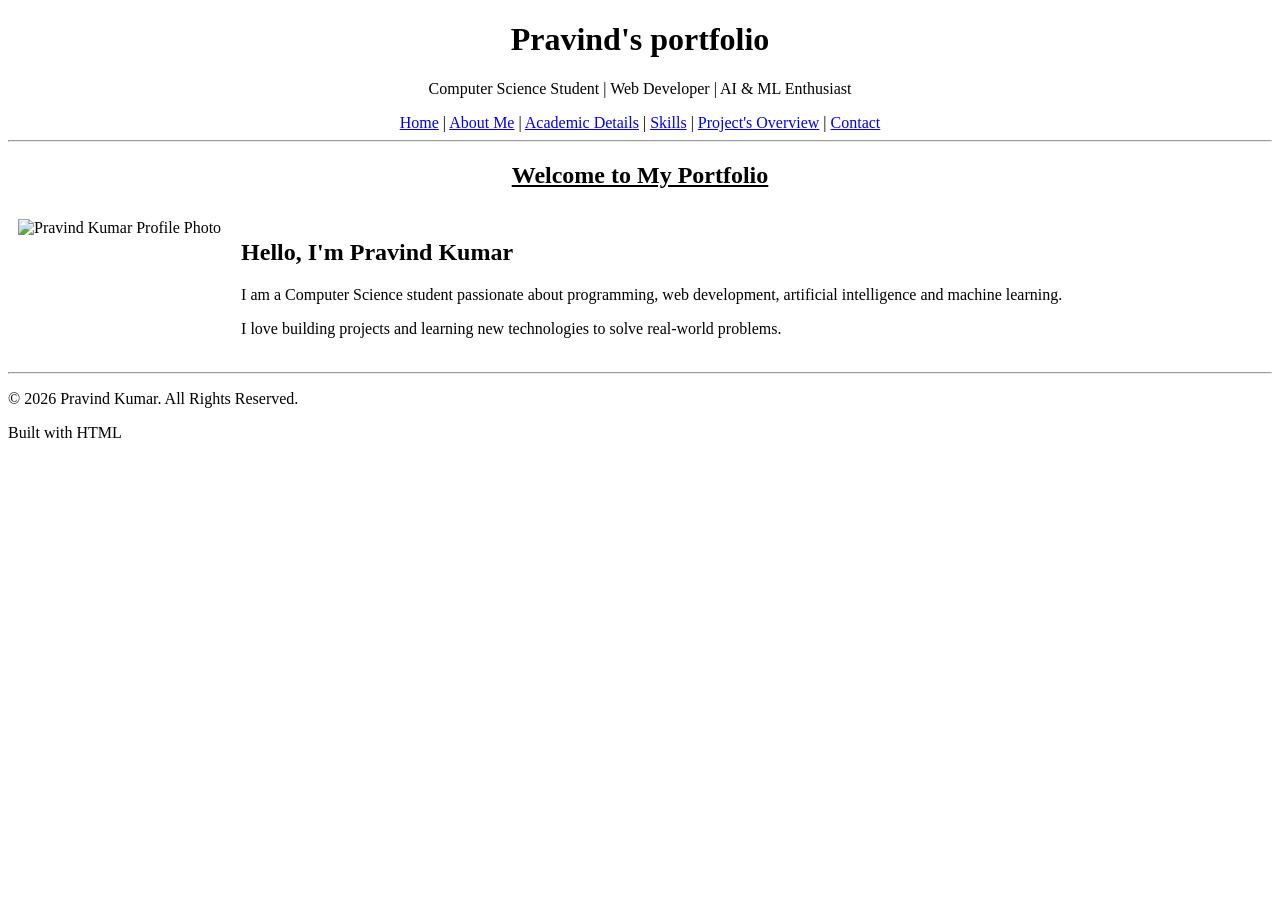
==== index.html @ fb2f7764 "Add files via upload" ====
<!DOCTYPE html>
<html lang="en">

<head>
    <meta charset="UTF-8">

    <meta name="viewport" content="width=device-width, initial-scale=1.0">

    <title>Pravind_Kumar | Portfolio</title>
</head>

<body>

   
    <header>
        <center>

        <h1>Pravind's portfolio</h1>

        <p>
            Computer Science Student |
            Web Developer |
            AI & ML Enthusiast
        </p>

        <nav>
            <a href="#home">Home</a> |
            <a href="about.html">About Me</a> |
            <a href="academic.html">Academic Details</a> |
            <a href="skills.html">Skills</a> |
            <a href="project.html">Project's Overview</a> |
            <a href="contact.html">Contact</a>
            
        </nav>
        </center>
        <hr>

    </header>


    <section id="home">
        <center>
            <u><h2>Welcome to My Portfolio</h2></u> 
        </center>
     
<table border="0" cellpadding="10" cellspacing="0">
    <tr>
       
        <td valign="top">
            <img
                src="D:\Desktop\portfolio\PHOTOS.JPG"
                alt="Pravind Kumar Profile Photo"
                width="200"
                height="250"
            >
        </td>

        
        <td valign="top">
            <h2>Hello, I'm Pravind Kumar</h2>
            <p>
                I am a Computer Science student passionate about
                programming, web development, artificial intelligence
                and machine learning.
            </p>
            <p>
                I love building projects and learning new technologies
                to solve real-world problems.
            </p>
             
        </td>
    </tr>
</table>
        <hr>

    </section>

    <footer>

        <p>
            © 2026 Pravind Kumar. All Rights Reserved.
        </p>

        <p>
            Built with HTML 
        </p>

    </footer>


</body>

</html>
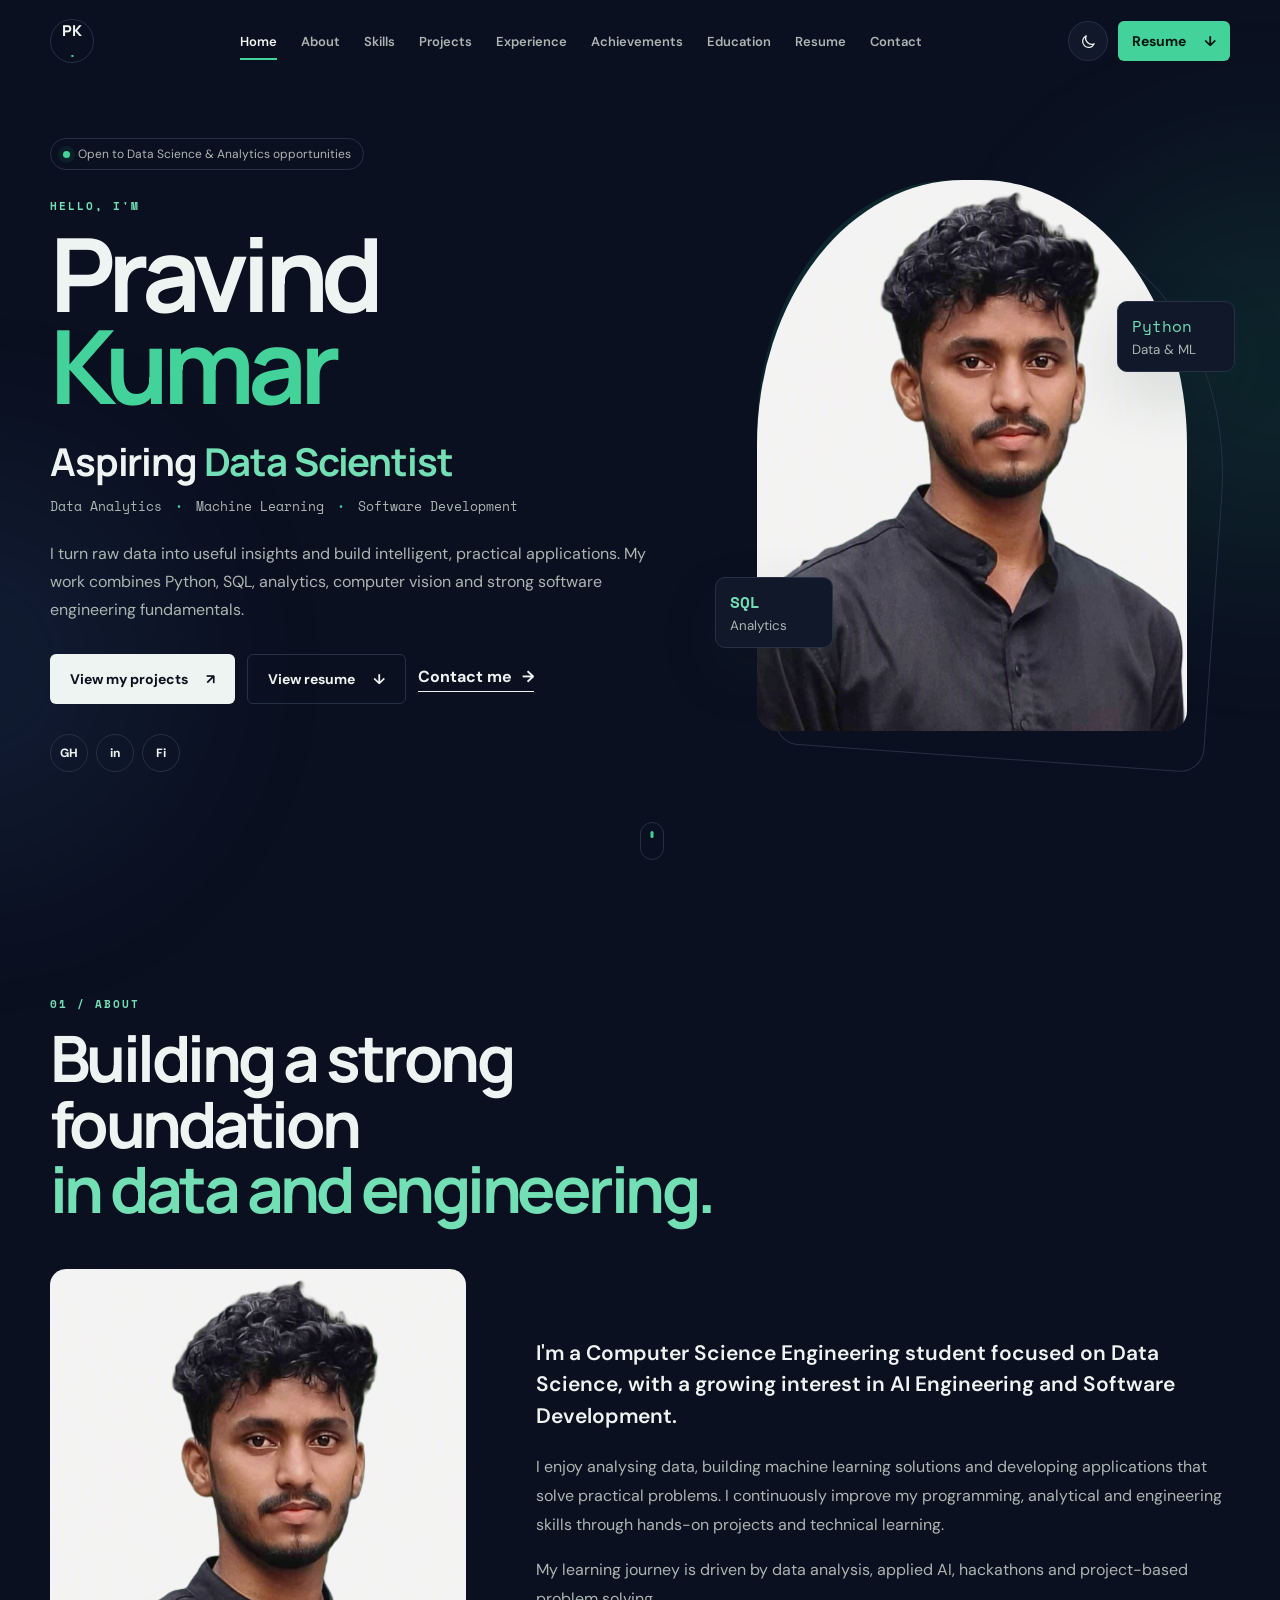
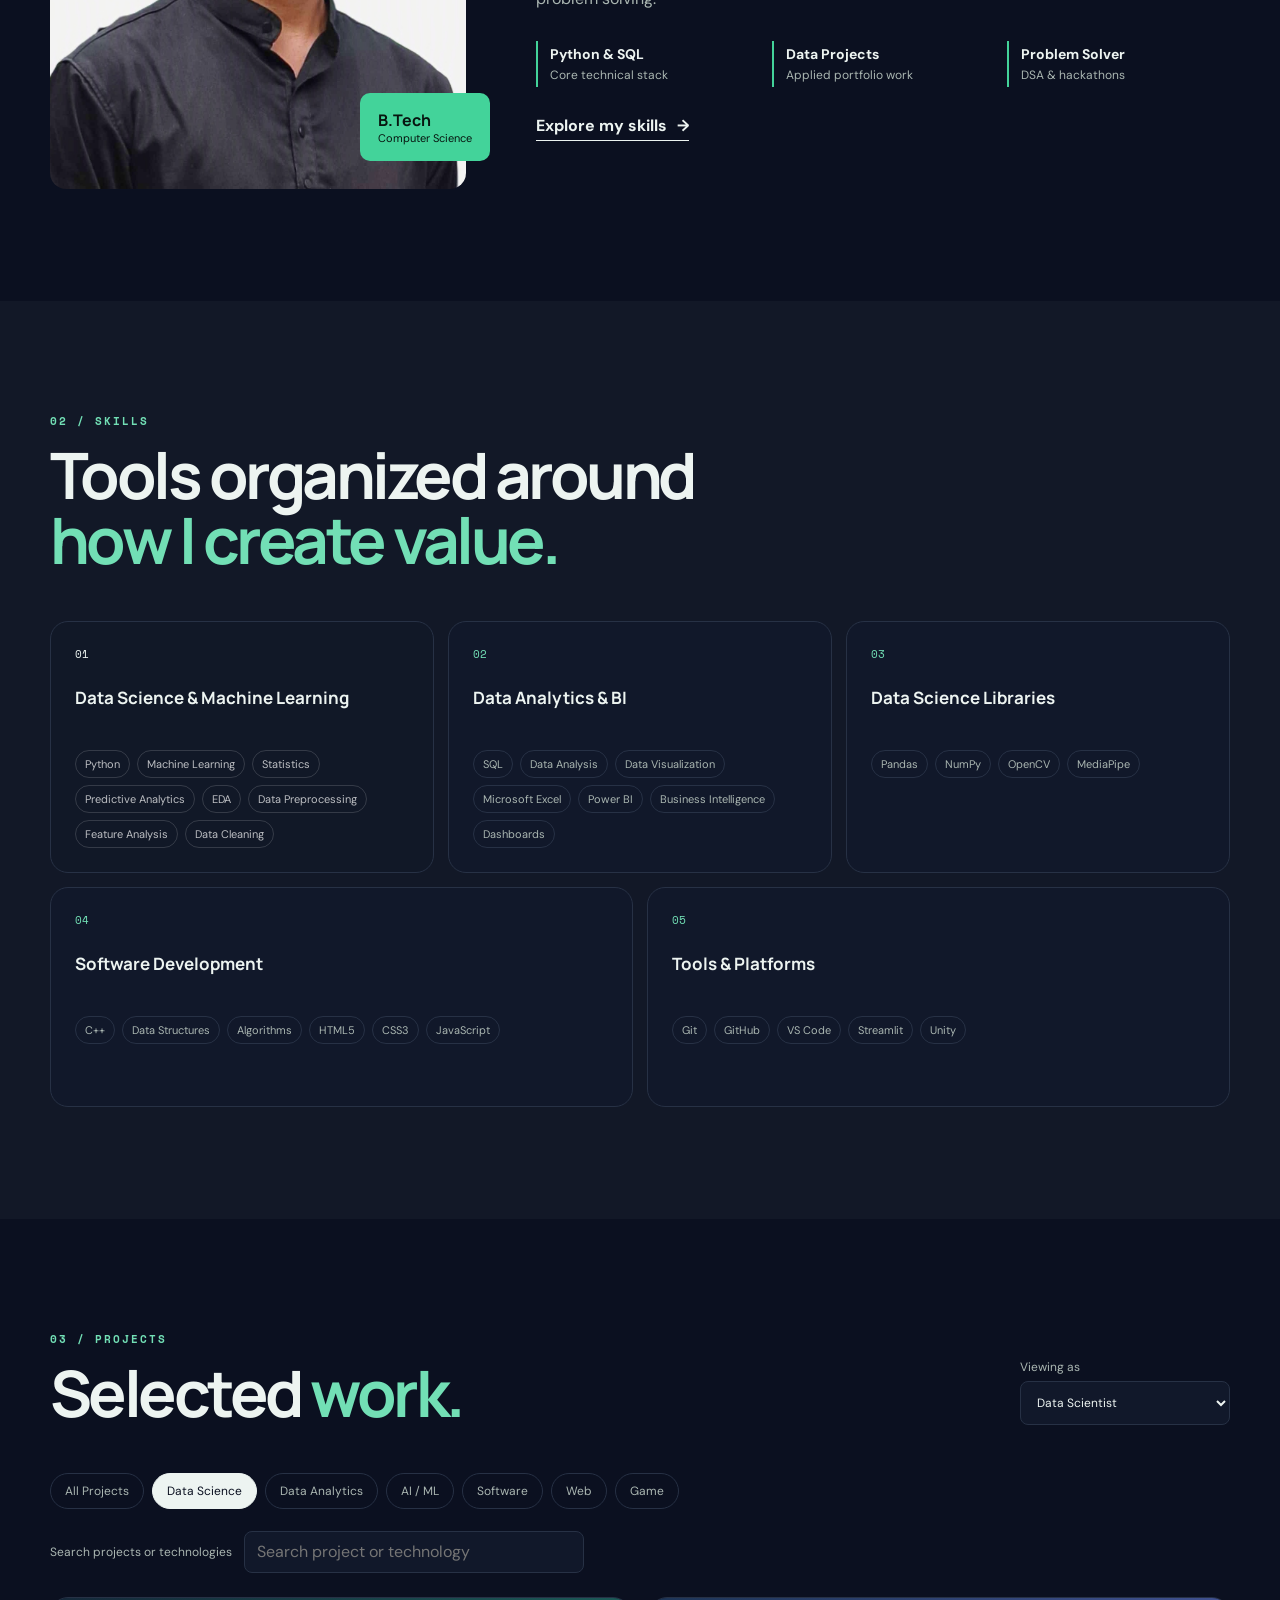
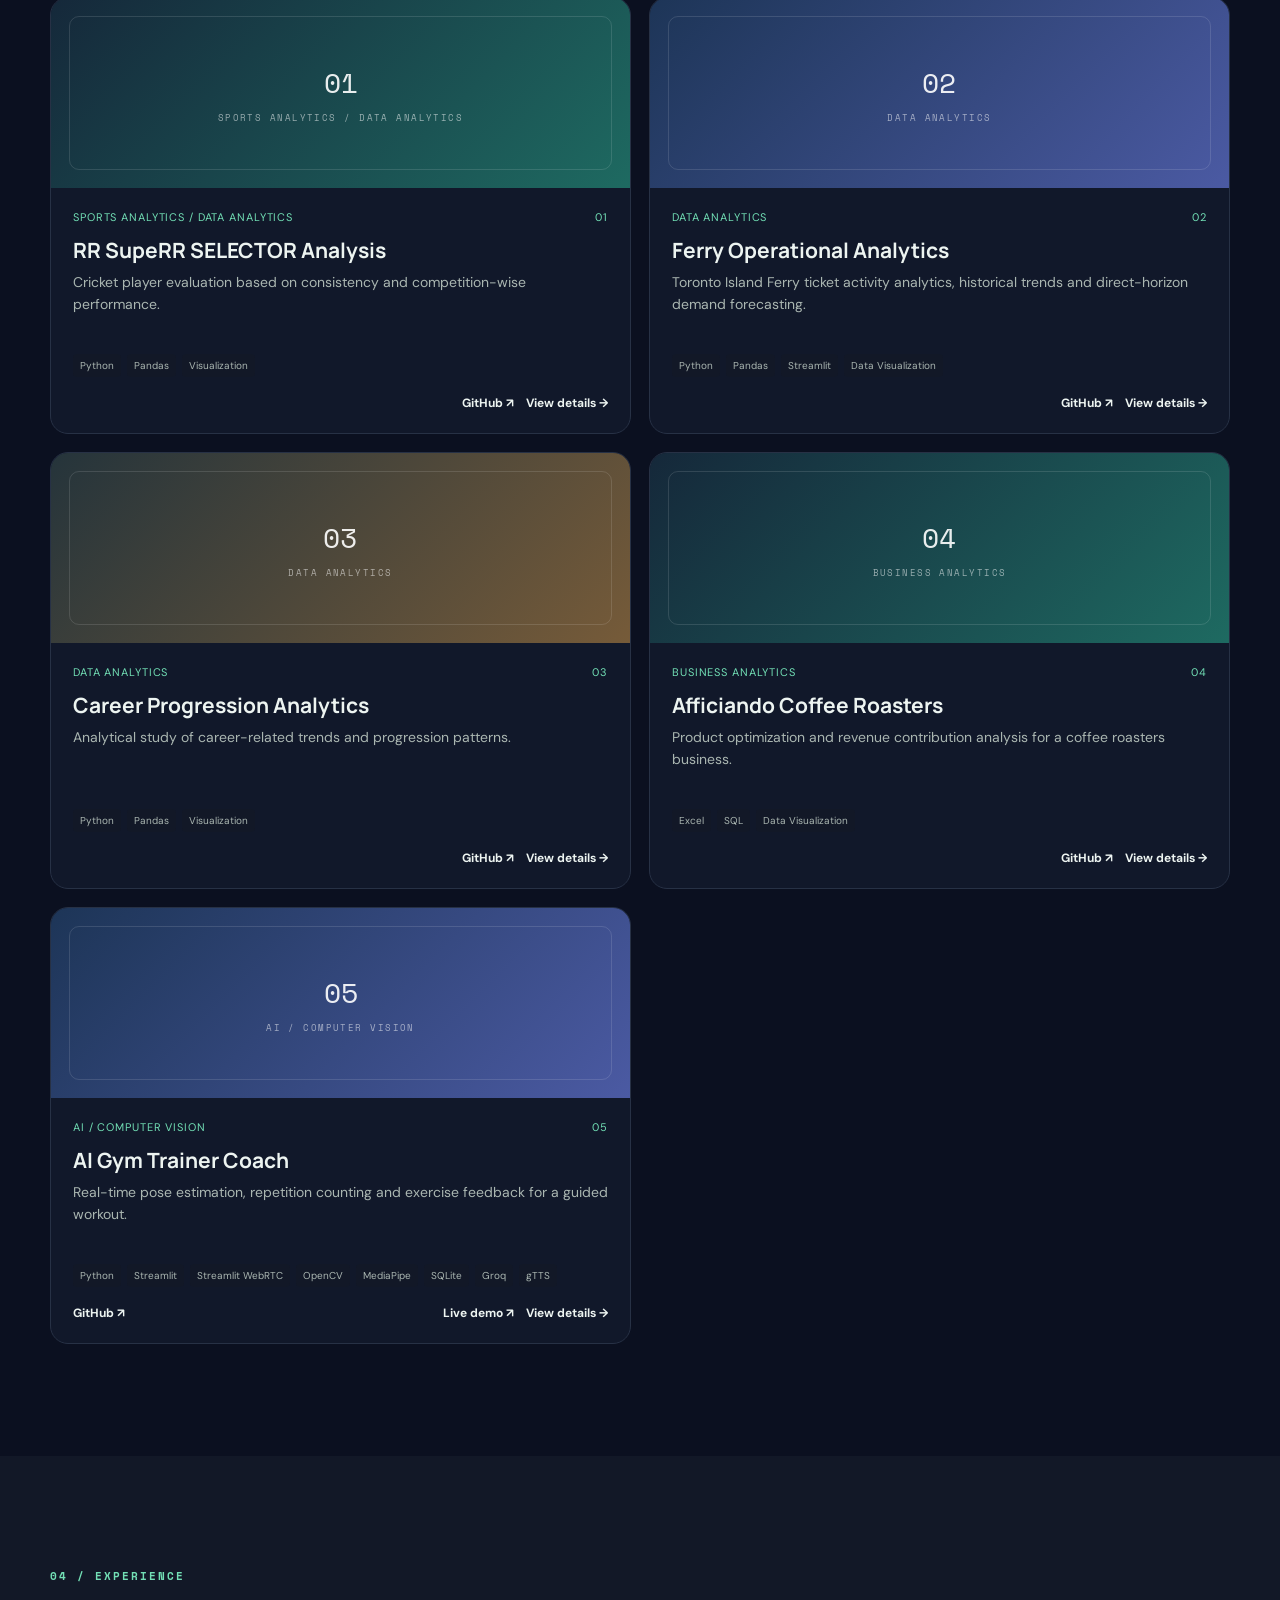
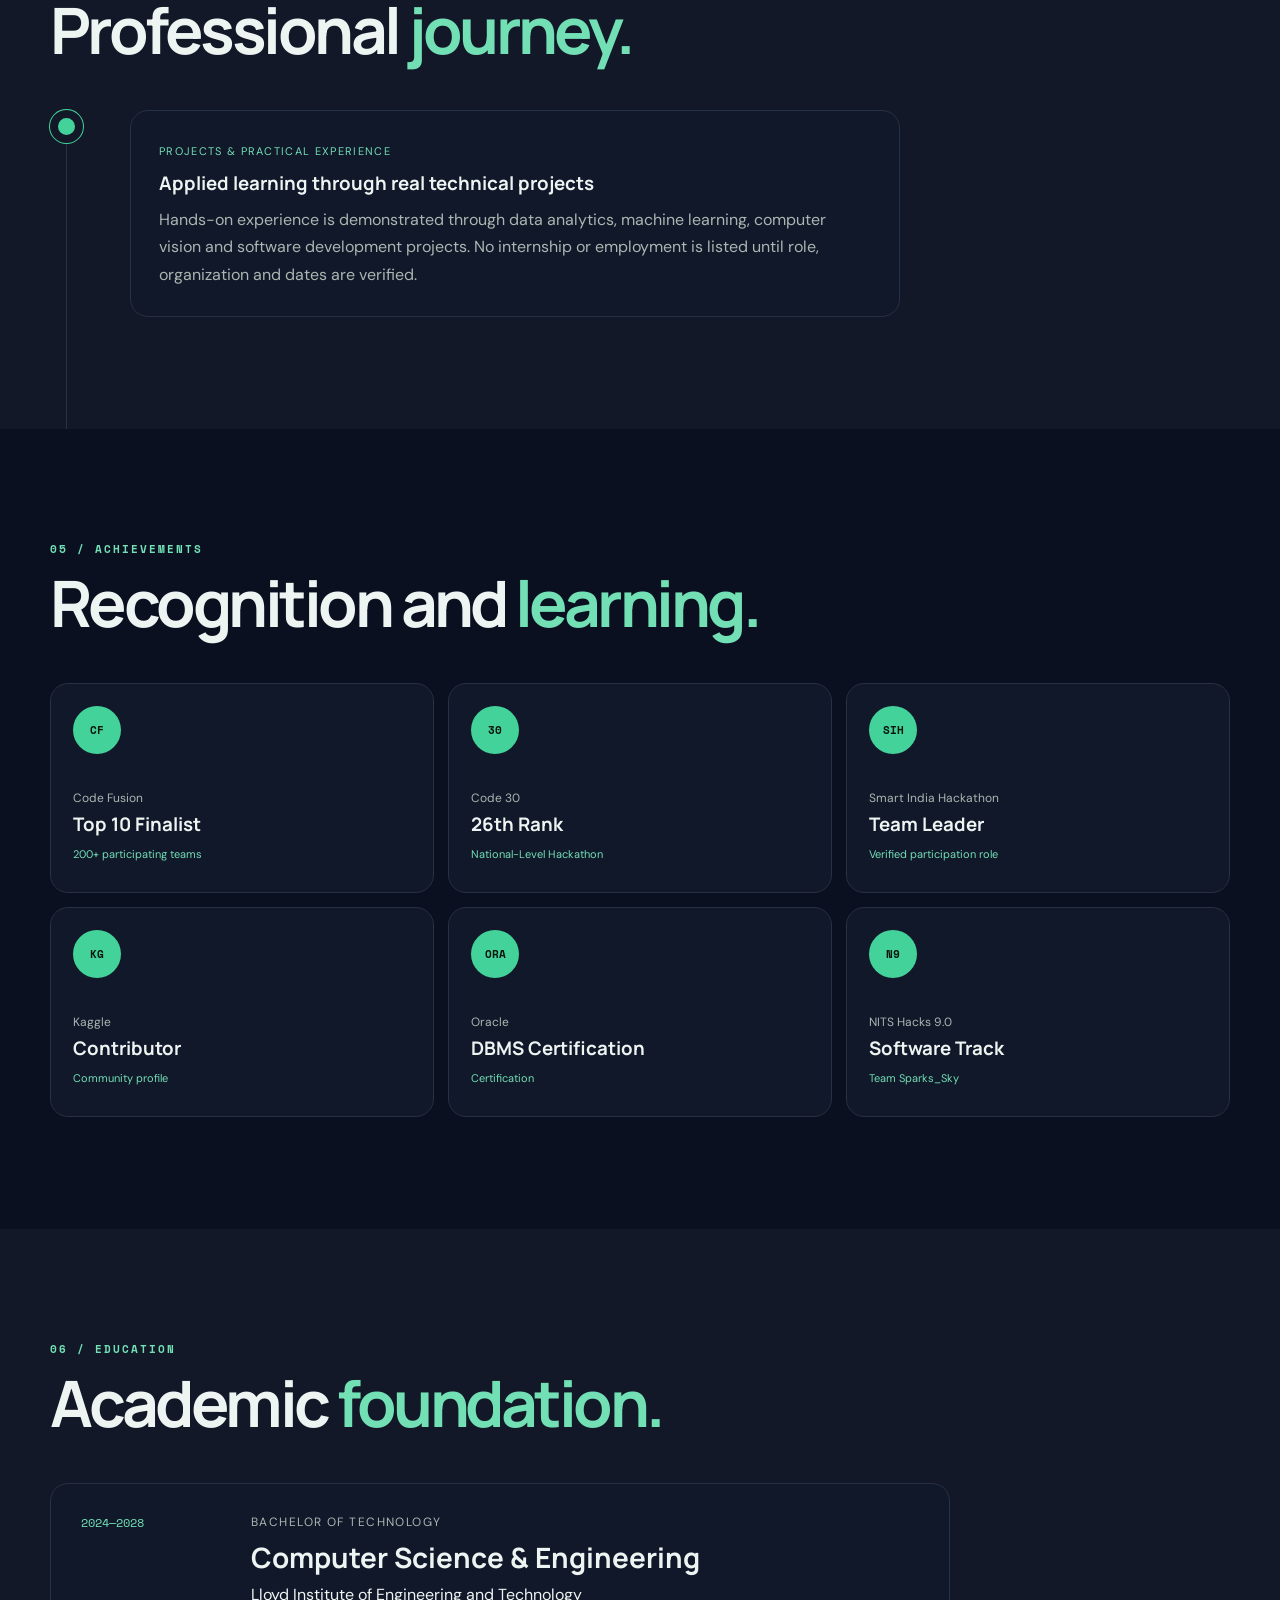
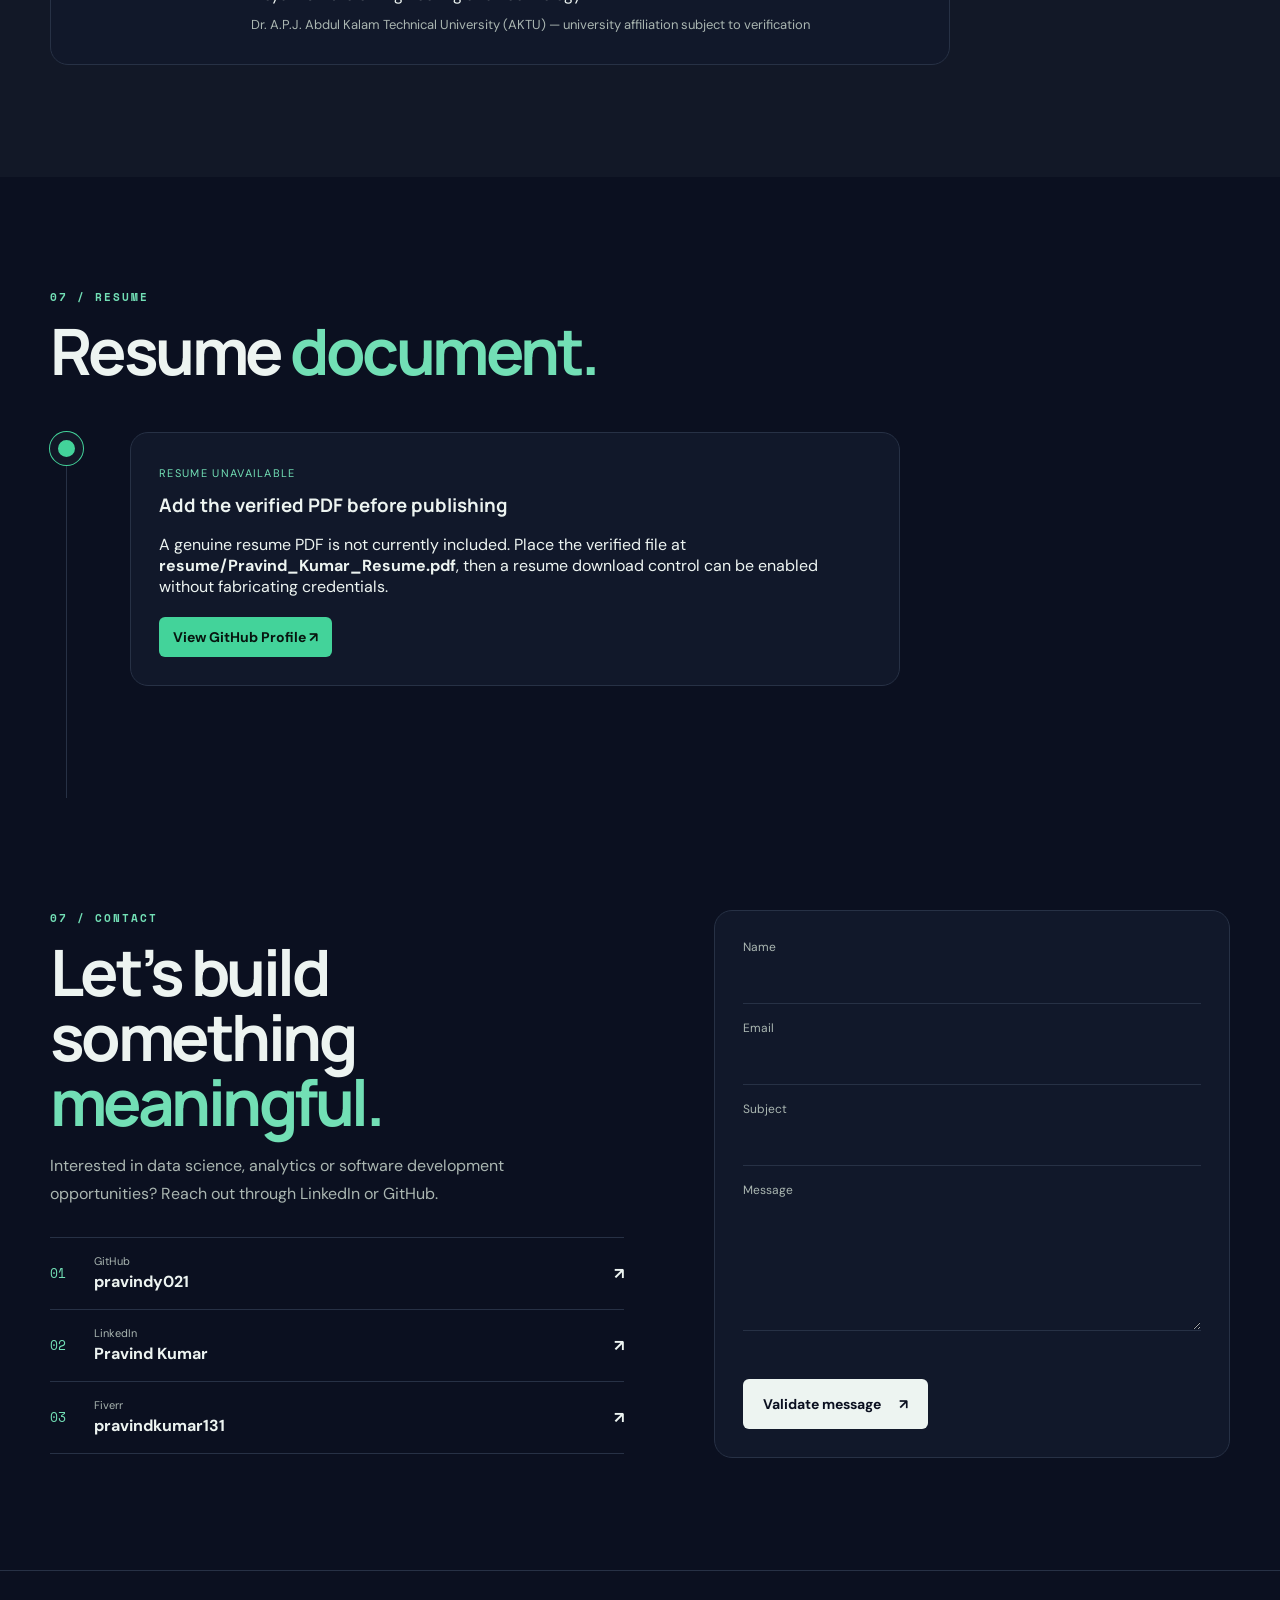
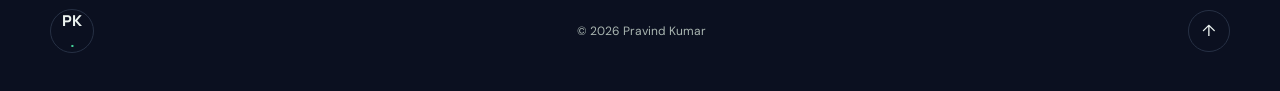
==== commit b1e1e041: "Initial portfolio website" ====
--- a/index.html
+++ b/index.html
@@ -1,96 +1,241 @@
-<!DOCTYPE html>
-<html lang="en">
-
-<head>
-    <meta charset="UTF-8">
-
-    <meta name="viewport" content="width=device-width, initial-scale=1.0">
-
-    <title>Pravind_Kumar | Portfolio</title>
-</head>
-
-<body>
-
-   
-    <header>
-        <center>
-
-        <h1>Pravind's portfolio</h1>
-
-        <p>
-            Computer Science Student |
-            Web Developer |
-            AI & ML Enthusiast
-        </p>
-
-        <nav>
-            <a href="#home">Home</a> |
-            <a href="about.html">About Me</a> |
-            <a href="academic.html">Academic Details</a> |
-            <a href="skills.html">Skills</a> |
-            <a href="project.html">Project's Overview</a> |
-            <a href="contact.html">Contact</a>
-            
-        </nav>
-        </center>
-        <hr>
-
-    </header>
-
-
-    <section id="home">
-        <center>
-            <u><h2>Welcome to My Portfolio</h2></u> 
-        </center>
-     
-<table border="0" cellpadding="10" cellspacing="0">
-    <tr>
-       
-        <td valign="top">
-            <img
-                src="D:\Desktop\portfolio\PHOTOS.JPG"
-                alt="Pravind Kumar Profile Photo"
-                width="200"
-                height="250"
-            >
-        </td>
-
-        
-        <td valign="top">
-            <h2>Hello, I'm Pravind Kumar</h2>
-            <p>
-                I am a Computer Science student passionate about
-                programming, web development, artificial intelligence
-                and machine learning.
-            </p>
-            <p>
-                I love building projects and learning new technologies
-                to solve real-world problems.
-            </p>
-             
-        </td>
-    </tr>
-</table>
-        <hr>
-
-    </section>
-
-    <footer>
-
-        <p>
-            © 2026 Pravind Kumar. All Rights Reserved.
-        </p>
-
-        <p>
-            Built with HTML 
-        </p>
-
-    </footer>
-
-
-</body>
-
-</html>
-
-
-     +<!DOCTYPE html>
+<html lang="en">
+<head>
+  <meta charset="UTF-8">
+  <meta name="viewport" content="width=device-width, initial-scale=1.0">
+  <title>Pravind Kumar | Aspiring Data Scientist &amp; Software Developer</title>
+  <meta name="description" content="Portfolio of Pravind Kumar, an aspiring Data Scientist and Computer Science student specializing in data analytics, machine learning, Python, SQL and software development.">
+  <meta name="theme-color" content="#0b1020">
+  <meta property="og:title" content="Pravind Kumar | Aspiring Data Scientist">
+  <meta property="og:description" content="Explore my data science, analytics, machine learning and software development projects.">
+  <meta property="og:type" content="website">
+  <meta property="og:image" content="assets/images/profile.jpg">
+  <link rel="icon" href="favicon.svg" type="image/svg+xml">
+  <link rel="preconnect" href="https://fonts.googleapis.com">
+  <link rel="preconnect" href="https://fonts.gstatic.com" crossorigin>
+  <link href="https://fonts.googleapis.com/css2?family=DM+Sans:wght@400;500;600;700&amp;family=Manrope:wght@600;700;800&amp;family=Space+Mono:wght@400;700&amp;display=swap" rel="stylesheet">
+  <link rel="stylesheet" href="css/style.css">
+</head>
+<body>
+  <a class="skip-link" href="#main-content">Skip to main content</a>
+  <div class="ambient ambient-one"></div>
+  <div class="ambient ambient-two"></div>
+
+  <header class="site-header" id="top">
+    <nav class="nav container" aria-label="Primary navigation">
+      <a class="brand" href="#home" aria-label="Pravind Kumar home">PK<span>.</span></a>
+      <button class="nav-toggle" type="button" aria-expanded="false" aria-controls="nav-menu" aria-label="Open navigation menu">
+        <span></span><span></span><span></span>
+      </button>
+      <div class="nav-menu" id="nav-menu">
+        <a class="nav-link active" href="#home">Home</a>
+        <a class="nav-link" href="#about">About</a>
+        <a class="nav-link" href="#skills">Skills</a>
+        <a class="nav-link" href="#projects">Projects</a>
+        <a class="nav-link" href="#experience">Experience</a>
+        <a class="nav-link" href="#achievements">Achievements</a>
+        <a class="nav-link" href="#education">Education</a>
+        <a class="nav-link" href="#resume">Resume</a>
+        <a class="nav-link" href="#contact">Contact</a>
+      </div>
+      <div class="nav-actions">
+        <button class="theme-toggle" type="button" aria-label="Switch to dark theme" title="Toggle theme">
+          <svg class="sun-icon" viewBox="0 0 24 24" aria-hidden="true"><circle cx="12" cy="12" r="4"/><path d="M12 2v2M12 20v2M4.93 4.93l1.42 1.42M17.65 17.65l1.42 1.42M2 12h2M20 12h2M4.93 19.07l1.42-1.42M17.65 6.35l1.42-1.42"/></svg>
+          <svg class="moon-icon" viewBox="0 0 24 24" aria-hidden="true"><path d="M20 15.2A8.5 8.5 0 0 1 8.8 4a8.5 8.5 0 1 0 11.2 11.2Z"/></svg>
+        </button>
+        <a class="button button-small resume-link" href="#resume">Resume <span aria-hidden="true">↓</span></a>
+      </div>
+    </nav>
+  </header>
+
+  <main id="main-content">
+    <section class="hero section" id="home">
+      <div class="hero-grid container">
+        <div class="hero-copy reveal">
+          <div class="status-pill"><span></span> Open to Data Science &amp; Analytics opportunities</div>
+          <p class="eyebrow">Hello, I'm</p>
+          <h1>Pravind <span>Kumar</span></h1>
+          <h2>Aspiring <strong>Data Scientist</strong></h2>
+          <p class="hero-lead">Data Analytics <b>·</b> Machine Learning <b>·</b> Software Development</p>
+          <p class="hero-description">I turn raw data into useful insights and build intelligent, practical applications. My work combines Python, SQL, analytics, computer vision and strong software engineering fundamentals.</p>
+          <div class="hero-buttons">
+            <a class="button" href="#projects">View my projects <span aria-hidden="true">↗</span></a>
+            <a class="button button-secondary" href="#resume">View resume <span aria-hidden="true">↓</span></a>
+            <a class="text-link" href="#contact">Contact me <span aria-hidden="true">→</span></a>
+          </div>
+          <div class="social-row" aria-label="Social profiles">
+            <a href="https://github.com/pravindy021" target="_blank" rel="noopener noreferrer" aria-label="GitHub">GH</a>
+            <a href="https://www.linkedin.com/in/pravind-kumar-a56134319/" target="_blank" rel="noopener noreferrer" aria-label="LinkedIn">in</a>
+            <a href="https://www.fiverr.com/pravindkumar131" target="_blank" rel="noopener noreferrer" aria-label="Fiverr">Fi</a>
+          </div>
+        </div>
+        <div class="hero-visual reveal">
+          <div class="profile-shell">
+            <div class="profile-ring"></div>
+            <img src="assets/images/profile.jpg" alt="Pravind Kumar professional portrait" width="520" height="620" fetchpriority="high">
+            <div class="floating-card card-one"><span>Python</span><small>Data &amp; ML</small></div>
+            <div class="floating-card card-two"><strong>SQL</strong><small>Analytics</small></div>
+          </div>
+        </div>
+      </div>
+      <a class="scroll-cue" href="#about" aria-label="Scroll to About section"><span></span></a>
+    </section>
+
+    <section class="section" id="about">
+      <div class="container">
+        <div class="section-heading reveal">
+          <p class="eyebrow">01 / About</p>
+          <h2>Building a strong foundation<br><span>in data and engineering.</span></h2>
+        </div>
+        <div class="about-grid">
+          <div class="about-photo reveal">
+            <img src="assets/images/profile.jpg" alt="Pravind Kumar" loading="lazy" width="480" height="600">
+            <div class="photo-stat"><strong>B.Tech</strong><span>Computer Science</span></div>
+          </div>
+          <div class="about-copy reveal">
+            <p class="lead">I'm a Computer Science Engineering student focused on Data Science, with a growing interest in AI Engineering and Software Development.</p>
+            <p>I enjoy analysing data, building machine learning solutions and developing applications that solve practical problems. I continuously improve my programming, analytical and engineering skills through hands-on projects and technical learning.</p>
+            <p>My learning journey is driven by data analysis, applied AI, hackathons and project-based problem solving.</p>
+            <div class="about-facts">
+              <div><strong>Python &amp; SQL</strong><span>Core technical stack</span></div>
+              <div><strong>Data Projects</strong><span>Applied portfolio work</span></div>
+              <div><strong>Problem Solver</strong><span>DSA &amp; hackathons</span></div>
+            </div>
+            <a class="text-link" href="#skills">Explore my skills <span aria-hidden="true">→</span></a>
+          </div>
+        </div>
+      </div>
+    </section>
+
+    <section class="section section-tinted" id="skills">
+      <div class="container">
+        <div class="section-heading reveal">
+          <p class="eyebrow">02 / Skills</p>
+          <h2>Tools organized around<br><span>how I create value.</span></h2>
+        </div>
+        <div class="skills-grid">
+          <article class="skill-card featured reveal"><div class="skill-number">01</div><h3>Data Science &amp; Machine Learning</h3><div class="tag-cloud"><span>Python</span><span>Machine Learning</span><span>Statistics</span><span>Predictive Analytics</span><span>EDA</span><span>Data Preprocessing</span><span>Feature Analysis</span><span>Data Cleaning</span></div></article>
+          <article class="skill-card reveal"><div class="skill-number">02</div><h3>Data Analytics &amp; BI</h3><div class="tag-cloud"><span>SQL</span><span>Data Analysis</span><span>Data Visualization</span><span>Microsoft Excel</span><span>Power BI</span><span>Business Intelligence</span><span>Dashboards</span></div></article>
+          <article class="skill-card reveal"><div class="skill-number">03</div><h3>Data Science Libraries</h3><div class="tag-cloud"><span>Pandas</span><span>NumPy</span><span>OpenCV</span><span>MediaPipe</span></div></article>
+          <article class="skill-card reveal"><div class="skill-number">04</div><h3>Software Development</h3><div class="tag-cloud"><span>C++</span><span>Data Structures</span><span>Algorithms</span><span>HTML5</span><span>CSS3</span><span>JavaScript</span></div></article>
+          <article class="skill-card reveal"><div class="skill-number">05</div><h3>Tools &amp; Platforms</h3><div class="tag-cloud"><span>Git</span><span>GitHub</span><span>VS Code</span><span>Streamlit</span><span>Unity</span></div></article>
+        </div>
+      </div>
+    </section>
+
+    <section class="section" id="projects">
+      <div class="container">
+        <div class="section-heading projects-heading reveal">
+          <div><p class="eyebrow">03 / Projects</p><h2>Selected <span>work.</span></h2></div>
+          <div class="role-filter" aria-label="Role-based project ordering">
+            <label for="role-select">Viewing as</label>
+            <select id="role-select"><option>Data Scientist</option><option>Data Analyst</option><option>Machine Learning Intern</option><option>Software Developer</option><option>Web Developer</option></select>
+          </div>
+        </div>
+        <div class="project-filters reveal" role="group" aria-label="Filter projects">
+          <button class="filter-button" type="button" data-filter="all">All Projects</button>
+          <button class="filter-button active" type="button" data-filter="data-science">Data Science</button>
+          <button class="filter-button" type="button" data-filter="data-analytics">Data Analytics</button>
+          <button class="filter-button" type="button" data-filter="ai">AI / ML</button>
+          <button class="filter-button" type="button" data-filter="software">Software</button>
+          <button class="filter-button" type="button" data-filter="web">Web</button>
+          <button class="filter-button" type="button" data-filter="game">Game</button>
+        </div>
+        <div class="project-search reveal">
+          <label for="project-search">Search projects or technologies</label>
+          <input id="project-search" type="search" autocomplete="off" placeholder="Search project or technology">
+        </div>
+        <div class="project-grid" id="project-grid"></div>
+      </div>
+    </section>
+
+    <section class="section section-tinted" id="experience">
+      <div class="container">
+        <div class="section-heading reveal"><p class="eyebrow">04 / Experience</p><h2>Professional <span>journey.</span></h2></div>
+        <div class="experience-panel reveal">
+          <div class="timeline-mark"><span></span></div>
+          <div class="experience-content">
+            <p class="experience-status">Projects &amp; Practical Experience</p>
+            <h3>Applied learning through real technical projects</h3>
+            <p>Hands-on experience is demonstrated through data analytics, machine learning, computer vision and software development projects. No internship or employment is listed until role, organization and dates are verified.</p>
+          </div>
+        </div>
+      </div>
+    </section>
+
+    <section class="section" id="achievements">
+      <div class="container">
+        <div class="section-heading reveal"><p class="eyebrow">05 / Achievements</p><h2>Recognition and <span>learning.</span></h2></div>
+        <div class="achievement-grid">
+          <article class="achievement-card reveal"><div class="achievement-icon">CF</div><p>Code Fusion</p><h3>Top 10 Finalist</h3><span>200+ participating teams</span></article>
+          <article class="achievement-card reveal"><div class="achievement-icon">30</div><p>Code 30</p><h3>26th Rank</h3><span>National-Level Hackathon</span></article>
+          <article class="achievement-card reveal"><div class="achievement-icon">SIH</div><p>Smart India Hackathon</p><h3>Team Leader</h3><span>Verified participation role</span></article>
+          <article class="achievement-card reveal"><div class="achievement-icon">KG</div><p>Kaggle</p><h3>Contributor</h3><span>Community profile</span></article>
+          <article class="achievement-card reveal"><div class="achievement-icon">ORA</div><p>Oracle</p><h3>DBMS Certification</h3><span>Certification</span></article>
+          <article class="achievement-card reveal"><div class="achievement-icon">N9</div><p>NITS Hacks 9.0</p><h3>Software Track</h3><span>Team Sparks_Sky</span></article>
+        </div>
+      </div>
+    </section>
+
+    <section class="section section-tinted" id="education">
+      <div class="container">
+        <div class="section-heading reveal"><p class="eyebrow">06 / Education</p><h2>Academic <span>foundation.</span></h2></div>
+        <div class="education-card reveal">
+          <div class="education-year">2024—2028</div>
+          <div><p class="education-type">Bachelor of Technology</p><h3>Computer Science &amp; Engineering</h3><p>Lloyd Institute of Engineering and Technology</p><span>Dr. A.P.J. Abdul Kalam Technical University (AKTU) — university affiliation subject to verification</span></div>
+        </div>
+      </div>
+    </section>
+
+    <section class="section" id="resume">
+      <div class="container">
+        <div class="section-heading reveal"><p class="eyebrow">07 / Resume</p><h2>Resume <span>document.</span></h2></div>
+        <div class="experience-panel reveal">
+          <div class="timeline-mark"><span></span></div>
+          <div class="experience-content">
+            <p class="experience-status">Resume unavailable</p>
+            <h3>Add the verified PDF before publishing</h3>
+            <p>A genuine resume PDF is not currently included. Place the verified file at <strong>resume/Pravind_Kumar_Resume.pdf</strong>, then a resume download control can be enabled without fabricating credentials.</p>
+            <div class="modal-links"><a class="button button-small" href="https://github.com/pravindy021" target="_blank" rel="noopener noreferrer">View GitHub Profile ↗</a></div>
+          </div>
+        </div>
+      </div>
+    </section>
+
+    <section class="section" id="contact">
+      <div class="container">
+        <div class="contact-grid">
+          <div class="contact-copy reveal">
+            <p class="eyebrow">07 / Contact</p>
+            <h2>Let’s build something <span>meaningful.</span></h2>
+            <p>Interested in data science, analytics or software development opportunities? Reach out through LinkedIn or GitHub.</p>
+            <div class="profile-links">
+              <a href="https://github.com/pravindy021" target="_blank" rel="noopener noreferrer"><small>01</small><div><span>GitHub</span><strong>pravindy021</strong></div><b>↗</b></a>
+              <a href="https://www.linkedin.com/in/pravind-kumar-a56134319/" target="_blank" rel="noopener noreferrer"><small>02</small><div><span>LinkedIn</span><strong>Pravind Kumar</strong></div><b>↗</b></a>
+              <a href="https://www.fiverr.com/pravindkumar131" target="_blank" rel="noopener noreferrer"><small>03</small><div><span>Fiverr</span><strong>pravindkumar131</strong></div><b>↗</b></a>
+            </div>
+          </div>
+          <form class="contact-form reveal" id="contact-form" novalidate>
+            <div class="form-row"><label for="name">Name</label><input id="name" name="name" type="text" autocomplete="name" required></div>
+            <div class="form-row"><label for="email">Email</label><input id="email" name="email" type="email" autocomplete="email" required></div>
+            <div class="form-row"><label for="subject">Subject</label><input id="subject" name="subject" type="text" required></div>
+            <div class="form-row"><label for="message">Message</label><textarea id="message" name="message" rows="5" required></textarea></div>
+            <p class="form-status" id="form-status" role="status"></p>
+            <button class="button" type="submit">Validate message <span aria-hidden="true">↗</span></button>
+          </form>
+        </div>
+      </div>
+    </section>
+  </main>
+
+  <footer class="footer">
+    <div class="container footer-inner"><a class="brand" href="#home">PK<span>.</span></a><p>© <span id="year"></span> Pravind Kumar</p><a class="back-top" href="#top" aria-label="Back to top">↑</a></div>
+  </footer>
+
+  <dialog class="project-modal" id="project-modal" aria-labelledby="modal-title">
+    <button class="modal-close" type="button" aria-label="Close project details">×</button>
+    <div id="modal-content"></div>
+  </dialog>
+  <script src="js/script.js"></script>
+</body>
+</html>
--- a/css/style.css
+++ b/css/style.css
@@ -0,0 +1,292 @@
+:root {
+  --bg: #0b1020;
+  --surface: #11182a;
+  --tint: #121827;
+  --ink: #edf4f1;
+  --muted: #aab6b1;
+  --line: #273145;
+  --accent: #43d39a;
+  --accent-dark: #72dfb5;
+  --nav: rgba(11,16,32,.88);
+  --shadow: 0 24px 60px rgba(20,47,38,.12);
+  --radius: 18px;
+}
+[data-theme="light"] {
+  --bg: #f5f7f6;
+  --surface: #ffffff;
+  --tint: #edf1ef;
+  --ink: #111827;
+  --muted: #68736f;
+  --line: #dfe5e2;
+  --accent: #13a875;
+  --accent-dark: #087d58;
+  --nav: rgba(245,247,246,.88);
+  --shadow: 0 24px 60px rgba(0,0,0,.28);
+}
+* { box-sizing: border-box; }
+html { scroll-behavior: smooth; scroll-padding-top: 92px; }
+body { margin: 0; overflow-x: hidden; background: var(--bg); color: var(--ink); font-family: "DM Sans", sans-serif; transition: background .25s, color .25s; }
+img { max-width: 100%; display: block; }
+a { color: inherit; text-decoration: none; }
+button, input, textarea, select { font: inherit; }
+.container { width: min(1180px, calc(100% - 48px)); margin-inline: auto; }
+.section { position: relative; padding: 112px 0; }
+.section-tinted { background: var(--tint); }
+.skip-link { position: fixed; left: 16px; top: -50px; z-index: 1000; background: var(--ink); color: var(--bg); padding: 12px 16px; }
+.skip-link:focus { top: 12px; }
+.ambient { position: fixed; z-index: -1; width: 380px; height: 380px; border-radius: 50%; filter: blur(100px); opacity: .12; pointer-events: none; }
+.ambient-one { background: #29c78a; right: -180px; top: 20%; }
+.ambient-two { background: #3e78c6; left: -220px; bottom: 5%; }
+
+.site-header { position: fixed; inset: 0 0 auto; z-index: 100; border-bottom: 1px solid transparent; transition: .25s; }
+.site-header.scrolled { background: var(--nav); backdrop-filter: blur(16px); border-color: var(--line); }
+.nav { height: 82px; display: flex; align-items: center; gap: 28px; }
+.brand { width: 44px; height: 44px; display: grid; place-items: center; border: 1px solid var(--line); border-radius: 50%; font-family: "Manrope", sans-serif; font-weight: 800; font-size: 15px; flex: 0 0 auto; }
+.brand span { color: var(--accent); }
+.nav-menu { display: flex; align-items: center; gap: 24px; margin: 0 auto; }
+.nav-link { position: relative; color: var(--muted); font-size: 13px; font-weight: 600; }
+.nav-link::after { content: ""; position: absolute; left: 0; right: 100%; bottom: -10px; height: 2px; background: var(--accent); transition: .25s; }
+.nav-link:hover, .nav-link.active { color: var(--ink); }
+.nav-link.active::after { right: 0; }
+.nav-actions { display: flex; align-items: center; gap: 10px; }
+.nav-toggle { display: none; }
+.theme-toggle { width: 40px; height: 40px; border: 1px solid var(--line); border-radius: 50%; background: var(--surface); color: var(--ink); display: grid; place-items: center; cursor: pointer; }
+.theme-toggle svg { width: 17px; fill: none; stroke: currentColor; stroke-width: 1.8; stroke-linecap: round; stroke-linejoin: round; }
+.moon-icon { display: none; }
+[data-theme="dark"] .sun-icon { display: none; }
+[data-theme="dark"] .moon-icon { display: block; }
+.button { min-height: 50px; display: inline-flex; align-items: center; justify-content: center; gap: 18px; border: 0; border-radius: 6px; background: var(--ink); color: var(--bg); padding: 14px 20px; font-weight: 700; font-size: 14px; cursor: pointer; transition: .22s; }
+.button:hover { transform: translateY(-3px); box-shadow: 0 12px 30px rgba(0,0,0,.12); }
+.button-small { min-height: 40px; padding: 9px 14px; background: var(--accent); color: #07150f; }
+.button-secondary { background: transparent; color: var(--ink); border: 1px solid var(--line); }
+.text-link { display: inline-flex; align-items: center; gap: 10px; font-weight: 700; border-bottom: 1px solid var(--ink); padding-bottom: 4px; }
+
+.hero { min-height: 720px; padding-top: 138px; display: flex; align-items: center; overflow: hidden; }
+.hero-grid { display: grid; grid-template-columns: 1.08fr .92fr; align-items: center; gap: 60px; }
+.status-pill { width: fit-content; display: flex; align-items: center; gap: 8px; border: 1px solid var(--line); border-radius: 999px; padding: 7px 12px; color: var(--muted); font-size: 12px; margin-bottom: 28px; }
+.status-pill span { width: 7px; height: 7px; border-radius: 50%; background: var(--accent); box-shadow: 0 0 0 5px rgba(19,168,117,.1); }
+.eyebrow { margin: 0 0 13px; color: var(--accent-dark); text-transform: uppercase; letter-spacing: .18em; font-family: "Space Mono", monospace; font-size: 11px; font-weight: 700; }
+.hero h1 { margin: 0; font-family: "Manrope", sans-serif; font-size: clamp(64px, 8vw, 104px); line-height: .9; letter-spacing: -.065em; }
+.hero h1 span { color: var(--accent); }
+.hero h2 { margin: 24px 0 8px; font-family: "Manrope", sans-serif; font-size: clamp(26px, 3vw, 42px); letter-spacing: -.03em; }
+.hero h2 strong { color: var(--accent-dark); }
+.hero-lead { margin: 0; color: var(--muted); font-family: "Space Mono", monospace; font-size: 13px; }
+.hero-lead b { color: var(--accent); margin: 0 5px; }
+.hero-description { max-width: 650px; margin: 24px 0 30px; color: var(--muted); line-height: 1.75; }
+.hero-buttons { display: flex; align-items: center; gap: 12px; flex-wrap: wrap; }
+.social-row { display: flex; gap: 8px; margin-top: 30px; }
+.social-row a { width: 38px; height: 38px; display: grid; place-items: center; border: 1px solid var(--line); border-radius: 50%; font-size: 12px; font-weight: 800; transition: .2s; }
+.social-row a:hover { border-color: var(--accent); color: var(--accent); }
+.hero-visual { display: grid; place-items: center; }
+.profile-shell { position: relative; width: min(430px, 38vw); aspect-ratio: .78; }
+.profile-ring { position: absolute; inset: 8% -8% -5% 8%; border: 1px solid var(--line); border-radius: 48% 48% 24px 24px; transform: rotate(4deg); }
+.profile-shell::before { content: ""; position: absolute; inset: 0 5% 5% 0; border-radius: 48% 48% 20px 20px; background: linear-gradient(145deg, rgba(19,168,117,.18), transparent); }
+.profile-shell img { position: absolute; inset: 0; width: 100%; height: 100%; object-fit: cover; object-position: center 22%; border-radius: 48% 48% 20px 20px; filter: saturate(.88); }
+.floating-card { position: absolute; z-index: 3; min-width: 118px; padding: 12px 14px; border: 1px solid var(--line); border-radius: 10px; background: var(--surface); box-shadow: var(--shadow); }
+.floating-card span, .floating-card strong { display: block; color: var(--accent-dark); font-family: "Space Mono", monospace; }
+.floating-card small { color: var(--muted); }
+.card-one { right: -48px; top: 22%; }
+.card-two { left: -42px; bottom: 15%; }
+.scroll-cue { position: absolute; left: 50%; bottom: 24px; width: 24px; height: 38px; border: 1px solid var(--line); border-radius: 20px; }
+.scroll-cue span { position: absolute; left: 50%; top: 8px; width: 3px; height: 7px; border-radius: 2px; background: var(--accent); transform: translateX(-50%); animation: scrollCue 1.8s infinite; }
+@keyframes scrollCue { 0% { opacity: 0; transform: translate(-50%, 0); } 30% { opacity: 1; } 100% { opacity: 0; transform: translate(-50%, 14px); } }
+
+.section-heading { margin-bottom: 48px; }
+.section-heading h2 { margin: 0; max-width: 760px; font-family: "Manrope", sans-serif; font-size: clamp(40px, 5vw, 68px); line-height: 1.02; letter-spacing: -.055em; }
+.section-heading h2 span { color: var(--accent-dark); }
+.about-grid { display: grid; grid-template-columns: .75fr 1.25fr; gap: 70px; align-items: center; }
+.about-photo { position: relative; }
+.about-photo img { width: 100%; max-height: 520px; object-fit: cover; object-position: center 20%; border-radius: 16px; filter: grayscale(.15); }
+.photo-stat { position: absolute; right: -24px; bottom: 28px; display: flex; flex-direction: column; background: var(--accent); color: #07150f; padding: 16px 18px; border-radius: 10px; }
+.photo-stat strong { font-family: "Manrope", sans-serif; }
+.photo-stat span { font-size: 11px; }
+.about-copy .lead { color: var(--ink); font-size: 21px; line-height: 1.5; font-weight: 600; }
+.about-copy > p:not(.lead) { color: var(--muted); line-height: 1.8; }
+.about-facts { display: grid; grid-template-columns: repeat(3, 1fr); gap: 12px; margin: 28px 0; }
+.about-facts div { border-left: 2px solid var(--accent); padding: 4px 12px; display: flex; flex-direction: column; }
+.about-facts strong { font-size: 14px; }
+.about-facts span { color: var(--muted); font-size: 12px; margin-top: 4px; }
+
+.skills-grid { display: grid; grid-template-columns: repeat(6, 1fr); gap: 14px; }
+.skill-card { grid-column: span 2; min-height: 220px; background: var(--surface); border: 1px solid var(--line); border-radius: var(--radius); padding: 24px; transition: .25s; }
+.skill-card:nth-last-child(2), .skill-card:last-child { grid-column: span 3; }
+.skill-card.featured { background: #111827; color: #edf4f1; border-color: #273145; }
+.skill-card.featured .skill-number, .skill-card.featured h3 { color: #edf4f1; }
+.skill-card:hover { transform: translateY(-5px); border-color: var(--accent); }
+.skill-number { color: var(--accent-dark); font-family: "Space Mono", monospace; font-size: 11px; }
+.skill-card h3 { min-height: 46px; margin: 24px 0 18px; font-family: "Manrope", sans-serif; font-size: 17px; }
+.tag-cloud { display: flex; flex-wrap: wrap; gap: 7px; }
+.tag-cloud span { border: 1px solid var(--line); border-radius: 999px; padding: 6px 9px; color: var(--muted); font-size: 11px; }
+.skill-card.featured .tag-cloud span { border-color: rgba(255,255,255,.15); color: rgba(255,255,255,.72); }
+
+.projects-heading { display: flex; align-items: end; justify-content: space-between; }
+.role-filter { display: flex; flex-direction: column; gap: 6px; color: var(--muted); font-size: 12px; }
+.role-filter select { min-width: 210px; height: 44px; border: 1px solid var(--line); border-radius: 8px; background: var(--surface); color: var(--ink); padding: 0 12px; }
+.project-filters { display: flex; gap: 8px; overflow-x: auto; padding-bottom: 8px; margin-bottom: 24px; scrollbar-width: thin; }
+.project-search { display: flex; align-items: center; gap: 12px; margin: -10px 0 24px; }
+.project-search label { color: var(--muted); font-size: 12px; }
+.project-search input { width: min(340px, 100%); height: 42px; border: 1px solid var(--line); border-radius: 8px; background: var(--surface); color: var(--ink); padding: 0 12px; }
+.filter-button { white-space: nowrap; border: 1px solid var(--line); border-radius: 999px; background: transparent; color: var(--muted); padding: 9px 14px; cursor: pointer; font-size: 12px; }
+.filter-button.active { background: var(--ink); color: var(--bg); border-color: var(--ink); }
+.project-grid { display: grid; grid-template-columns: repeat(2, 1fr); gap: 18px; }
+.project-card { min-width: 0; border: 1px solid var(--line); border-radius: var(--radius); background: var(--surface); overflow: hidden; transition: .25s; }
+.project-card:hover { transform: translateY(-5px); box-shadow: var(--shadow); }
+.project-card.hidden { display: none; }
+.project-cover { position: relative; height: 190px; display: grid; place-items: center; overflow: hidden; background: linear-gradient(135deg, #15283a, #1e6a61); }
+.project-card:nth-child(3n+2) .project-cover { background: linear-gradient(135deg, #1d3557, #4b5aa3); }
+.project-card:nth-child(3n+3) .project-cover { background: linear-gradient(135deg, #25343b, #765b39); }
+.project-cover::after { content: ""; position: absolute; inset: 18px; border: 1px solid rgba(255,255,255,.12); border-radius: 10px; }
+.project-cover-code { color: rgba(255,255,255,.9); font-family: "Space Mono", monospace; font-size: clamp(16px, 3vw, 28px); text-align: center; }
+.project-cover-code small { display: block; margin-top: 8px; color: rgba(255,255,255,.55); font-size: 9px; letter-spacing: .16em; text-transform: uppercase; }
+.project-body { padding: 22px; }
+.project-meta { display: flex; justify-content: space-between; gap: 12px; color: var(--accent-dark); font-size: 11px; text-transform: uppercase; letter-spacing: .08em; }
+.project-body h3 { margin: 12px 0 8px; font-family: "Manrope", sans-serif; font-size: 21px; }
+.project-body > p { min-height: 66px; margin: 0 0 16px; color: var(--muted); line-height: 1.55; font-size: 14px; }
+.badge-row { display: flex; flex-wrap: wrap; gap: 6px; margin-bottom: 18px; }
+.badge-row span { background: var(--tint); border-radius: 4px; padding: 5px 7px; color: var(--muted); font-size: 10px; }
+.project-actions { display: flex; align-items: center; gap: 12px; }
+.project-actions a, .details-button { border: 0; background: transparent; color: var(--ink); padding: 0; font-size: 12px; font-weight: 700; cursor: pointer; }
+.project-actions a:last-of-type { margin-left: auto; }
+
+.experience-panel { display: grid; grid-template-columns: 80px 1fr; max-width: 850px; }
+.timeline-mark { position: relative; }
+.timeline-mark::after { content: ""; position: absolute; left: 16px; top: 18px; bottom: -112px; width: 1px; background: var(--line); }
+.timeline-mark span { position: relative; z-index: 2; display: block; width: 33px; height: 33px; border: 8px solid var(--tint); border-radius: 50%; background: var(--accent); box-shadow: 0 0 0 1px var(--accent); }
+.experience-content { border: 1px solid var(--line); border-radius: var(--radius); background: var(--surface); padding: 28px; }
+.experience-status { display: inline-block; margin: 0 0 12px; color: var(--accent-dark); font-size: 11px; text-transform: uppercase; letter-spacing: .12em; }
+.experience-content h3 { margin: 0 0 10px; font-family: "Manrope", sans-serif; }
+.experience-content > p:last-child { margin: 0; color: var(--muted); line-height: 1.7; }
+
+.achievement-grid { display: grid; grid-template-columns: repeat(3, 1fr); gap: 14px; }
+.achievement-card { min-height: 210px; border: 1px solid var(--line); border-radius: var(--radius); background: var(--surface); padding: 22px; transition: .25s; }
+.achievement-card:hover { border-color: var(--accent); transform: translateY(-4px); }
+.achievement-icon { width: 48px; height: 48px; display: grid; place-items: center; margin-bottom: 36px; border-radius: 50%; background: var(--accent); color: #07150f; font-family: "Space Mono", monospace; font-size: 11px; font-weight: 700; }
+.achievement-card p { margin: 0 0 5px; color: var(--muted); font-size: 12px; }
+.achievement-card h3 { margin: 0 0 5px; font-family: "Manrope", sans-serif; }
+.achievement-card span { color: var(--accent-dark); font-size: 11px; }
+
+.education-card { display: grid; grid-template-columns: 170px 1fr; max-width: 900px; border: 1px solid var(--line); border-radius: var(--radius); background: var(--surface); padding: 30px; }
+.education-year { color: var(--accent-dark); font-family: "Space Mono", monospace; font-size: 12px; }
+.education-type { margin: 0 0 6px; color: var(--muted); font-size: 12px; text-transform: uppercase; letter-spacing: .12em; }
+.education-card h3 { margin: 0 0 8px; font-family: "Manrope", sans-serif; font-size: 28px; }
+.education-card p { margin: 0 0 8px; }
+.education-card span { color: var(--muted); font-size: 13px; }
+
+.contact-grid { display: grid; grid-template-columns: 1fr .9fr; gap: 90px; align-items: start; }
+.contact-copy h2 { margin: 0 0 18px; font-family: "Manrope", sans-serif; font-size: clamp(42px, 5vw, 66px); line-height: 1.02; letter-spacing: -.055em; }
+.contact-copy h2 span { color: var(--accent-dark); }
+.contact-copy > p:not(.eyebrow) { max-width: 520px; color: var(--muted); line-height: 1.7; }
+.profile-links { margin-top: 30px; border-top: 1px solid var(--line); }
+.profile-links a { display: grid; grid-template-columns: 44px 1fr 30px; align-items: center; min-height: 72px; border-bottom: 1px solid var(--line); }
+.profile-links small { color: var(--accent-dark); font-family: "Space Mono", monospace; }
+.profile-links div { display: flex; flex-direction: column; }
+.profile-links div span { color: var(--muted); font-size: 11px; }
+.profile-links div strong { margin-top: 3px; }
+.profile-links b { text-align: right; }
+.contact-form { border: 1px solid var(--line); border-radius: var(--radius); background: var(--surface); padding: 28px; }
+.form-row { display: flex; flex-direction: column; margin-bottom: 16px; }
+.form-row label { margin-bottom: 7px; color: var(--muted); font-size: 12px; }
+.form-row input, .form-row textarea { width: 100%; border: 0; border-bottom: 1px solid var(--line); background: transparent; color: var(--ink); padding: 10px 2px; outline: none; resize: vertical; }
+.form-row input:focus, .form-row textarea:focus { border-color: var(--accent); }
+.form-row input.invalid, .form-row textarea.invalid { border-color: #dc5757; }
+.form-status { min-height: 20px; color: var(--accent-dark); font-size: 12px; }
+
+.footer { border-top: 1px solid var(--line); }
+.footer-inner { height: 120px; display: flex; align-items: center; justify-content: space-between; }
+.footer p { color: var(--muted); font-size: 12px; }
+.back-top { width: 42px; height: 42px; display: grid; place-items: center; border: 1px solid var(--line); border-radius: 50%; }
+.project-modal { width: min(760px, calc(100% - 32px)); max-height: 84vh; border: 1px solid var(--line); border-radius: var(--radius); background: var(--surface); color: var(--ink); padding: 32px; box-shadow: 0 30px 100px rgba(0,0,0,.32); }
+.project-modal::backdrop { background: rgba(5,10,18,.72); backdrop-filter: blur(6px); }
+.modal-close { position: sticky; z-index: 3; float: right; width: 38px; height: 38px; border: 1px solid var(--line); border-radius: 50%; background: var(--surface); color: var(--ink); cursor: pointer; font-size: 20px; }
+.modal-category { color: var(--accent-dark); text-transform: uppercase; letter-spacing: .12em; font-size: 11px; }
+.project-modal h2 { margin: 8px 48px 12px 0; font-family: "Manrope", sans-serif; font-size: 34px; }
+.modal-summary { color: var(--muted); line-height: 1.7; }
+.modal-grid { display: grid; grid-template-columns: repeat(2, 1fr); gap: 12px; margin-top: 24px; }
+.modal-grid div { border: 1px solid var(--line); border-radius: 10px; padding: 16px; }
+.modal-grid h3 { margin: 0 0 7px; font-size: 13px; }
+.modal-grid p { margin: 0; color: var(--muted); line-height: 1.55; font-size: 12px; }
+.modal-links { display: flex; gap: 10px; margin-top: 20px; }
+
+.reveal { opacity: 0; transform: translateY(18px); transition: opacity .65s ease, transform .65s ease; }
+.reveal.visible { opacity: 1; transform: none; }
+@media (prefers-reduced-motion: reduce) {
+  html { scroll-behavior: auto; }
+  *, *::before, *::after { animation-duration: .01ms !important; animation-iteration-count: 1 !important; transition-duration: .01ms !important; }
+  .reveal { opacity: 1; transform: none; }
+}
+@media (max-width: 1050px) {
+  .nav-menu { gap: 14px; }
+  .nav-link { font-size: 12px; }
+  .hero-grid { grid-template-columns: 1fr .75fr; }
+  .profile-shell { width: min(350px, 34vw); }
+  .contact-grid { gap: 40px; }
+}
+@media (max-width: 860px) {
+  .container { width: min(100% - 32px, 720px); }
+  .section { padding: 82px 0; }
+  .nav { height: 72px; }
+  .nav-toggle { display: flex; margin-left: auto; width: 42px; height: 42px; border: 1px solid var(--line); border-radius: 50%; background: var(--surface); flex-direction: column; align-items: center; justify-content: center; gap: 4px; }
+  .nav-toggle span { width: 16px; height: 1px; background: var(--ink); transition: .2s; }
+  .nav-toggle[aria-expanded="true"] span:nth-child(1) { transform: translateY(5px) rotate(45deg); }
+  .nav-toggle[aria-expanded="true"] span:nth-child(2) { opacity: 0; }
+  .nav-toggle[aria-expanded="true"] span:nth-child(3) { transform: translateY(-5px) rotate(-45deg); }
+  .nav-menu { position: fixed; left: 16px; right: 16px; top: 78px; display: grid; grid-template-columns: repeat(2, 1fr); gap: 0; padding: 12px; border: 1px solid var(--line); border-radius: 14px; background: var(--surface); box-shadow: var(--shadow); opacity: 0; visibility: hidden; transform: translateY(-8px); transition: .2s; }
+  .nav-menu.open { opacity: 1; visibility: visible; transform: none; }
+  .nav-link { padding: 12px; }
+  .nav-link::after { display: none; }
+  .nav-actions .resume-link { display: none; }
+  .hero { min-height: auto; padding-top: 120px; }
+  .hero-grid { grid-template-columns: 1fr; }
+  .hero-copy { max-width: 650px; }
+  .hero-visual { margin-top: 20px; }
+  .profile-shell { width: min(420px, 78vw); }
+  .card-one { right: -10px; }
+  .card-two { left: -10px; }
+  .about-grid { grid-template-columns: .65fr 1.35fr; gap: 30px; }
+  .skills-grid { grid-template-columns: repeat(2, 1fr); }
+  .skill-card, .skill-card:nth-last-child(2), .skill-card:last-child { grid-column: span 1; }
+  .skill-card:last-child { grid-column: span 2; }
+  .achievement-grid { grid-template-columns: repeat(2, 1fr); }
+  .contact-grid { grid-template-columns: 1fr; }
+}
+@media (max-width: 600px) {
+  .container { width: calc(100% - 28px); }
+  .section { padding: 68px 0; }
+  .brand { width: 40px; height: 40px; }
+  .nav { gap: 8px; }
+  .theme-toggle { width: 38px; height: 38px; }
+  .nav-toggle { margin-left: 0; order: 3; }
+  .hero h1 { font-size: 58px; }
+  .hero h2 { font-size: 28px; }
+  .hero-description { font-size: 14px; }
+  .hero-buttons { align-items: stretch; }
+  .hero-buttons .button { width: 100%; }
+  .hero-buttons .text-link { margin: 10px 0 0 4px; }
+  .status-pill { max-width: 100%; font-size: 10px; }
+  .profile-shell { width: 88%; }
+  .floating-card { min-width: 100px; font-size: 12px; }
+  .scroll-cue { display: none; }
+  .section-heading h2 { font-size: 38px; }
+  .about-grid { grid-template-columns: 1fr; }
+  .about-photo { max-width: 410px; }
+  .about-facts { grid-template-columns: 1fr; }
+  .skills-grid { grid-template-columns: 1fr; }
+  .skill-card, .skill-card:nth-last-child(2), .skill-card:last-child { grid-column: span 1; }
+  .projects-heading { display: block; }
+  .role-filter { margin-top: 22px; }
+  .role-filter select { width: 100%; }
+  .project-grid { grid-template-columns: 1fr; }
+  .project-cover { height: 170px; }
+  .project-body > p { min-height: 0; }
+  .experience-panel { grid-template-columns: 48px 1fr; }
+  .achievement-grid { grid-template-columns: 1fr; }
+  .education-card { grid-template-columns: 1fr; gap: 18px; }
+  .education-card h3 { font-size: 22px; }
+  .contact-copy h2 { font-size: 42px; }
+  .profile-links a { grid-template-columns: 36px 1fr 20px; }
+  .contact-form { padding: 20px; }
+  .modal-grid { grid-template-columns: 1fr; }
+  .project-modal { padding: 22px; }
+  .project-modal h2 { font-size: 28px; }
+  .footer-inner { height: 100px; }
+}
